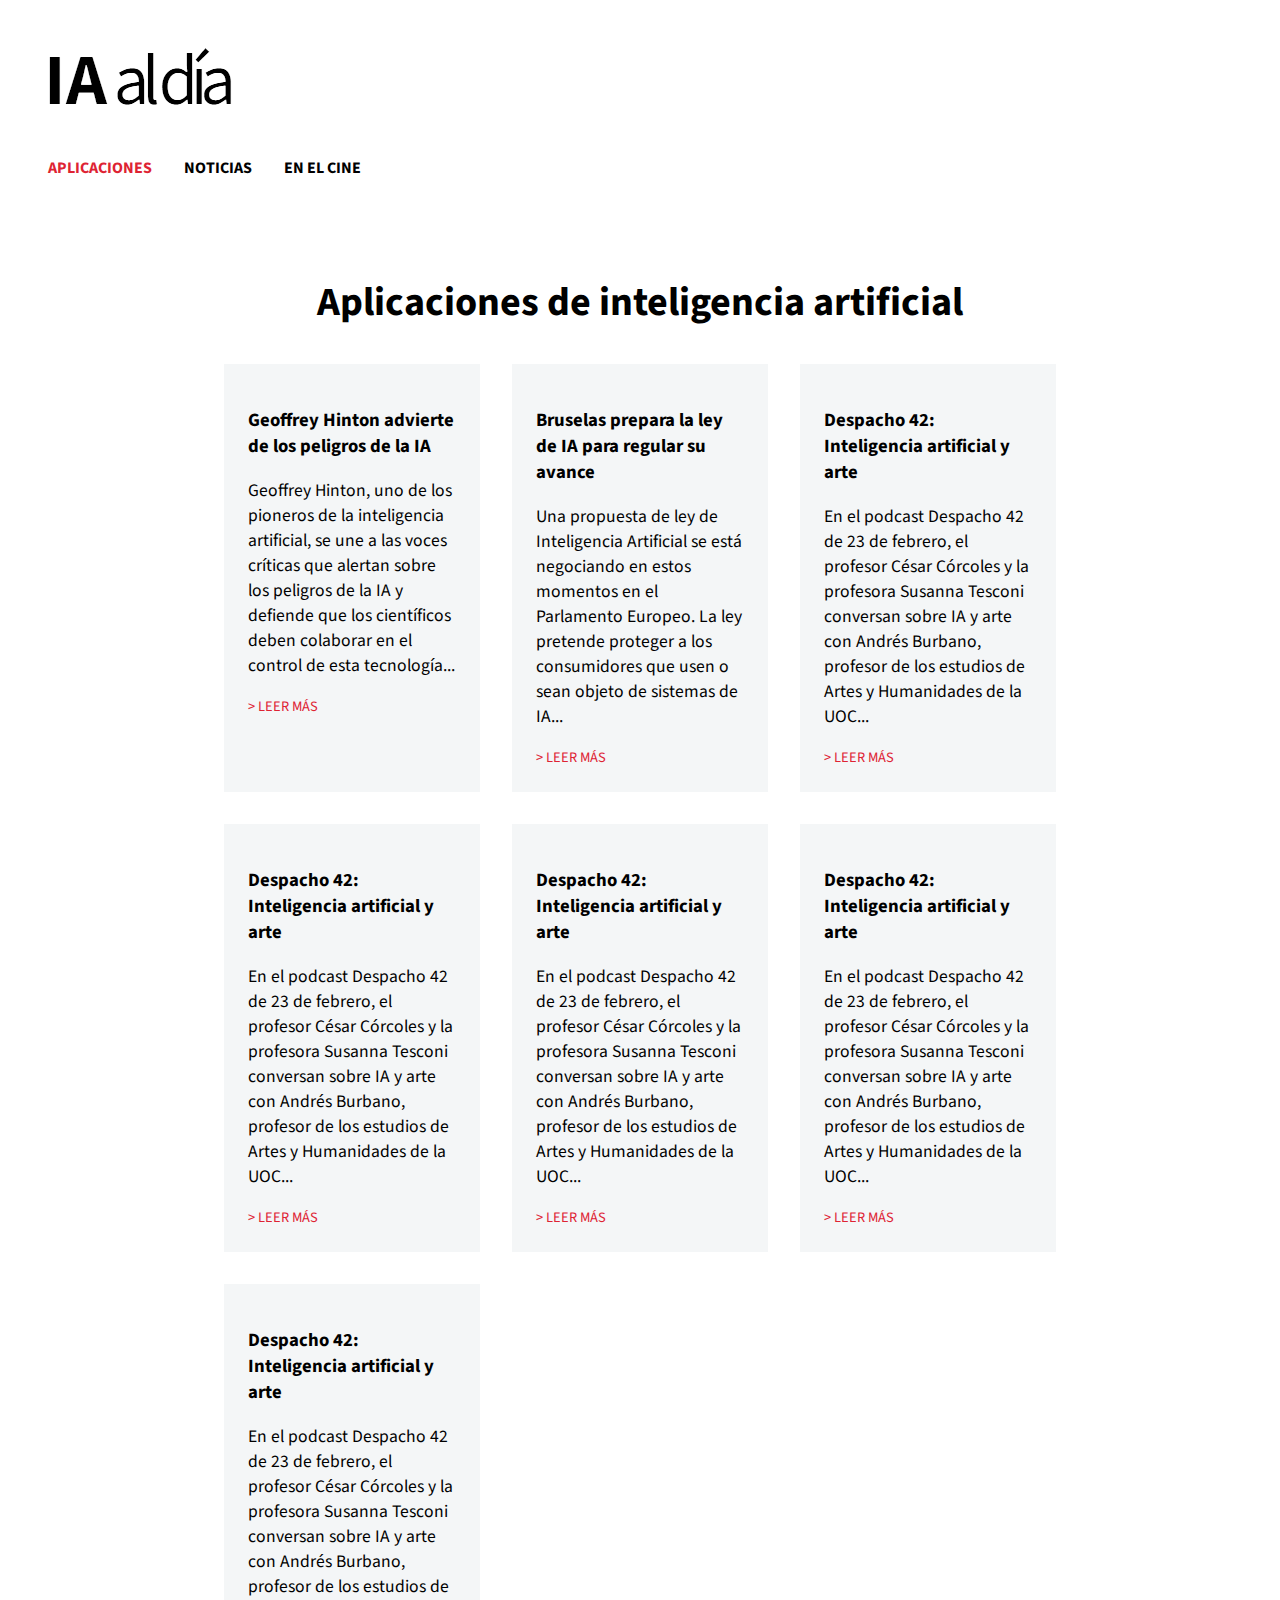
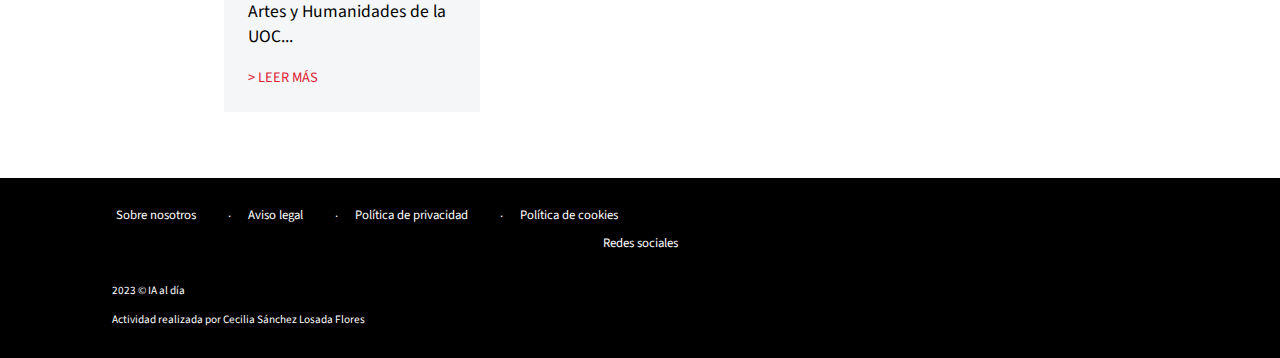
==== aplicaciones.html @ 9f068027 "[Repo]: sync local changes" ====
<!DOCTYPE html>
<html lang="es">

<head>
  <meta charset="UTF-8">
  <meta name="viewport" content="width=device-width, initial-scale=1.0">
  <!--Style sheet-->
  <link rel="stylesheet" href="./css/style.css">
  <title>Aplicaciones</title>
</head>
<header>
</header>

<!-- Menu Navigation Bar -->
<nav class="menu">
  <div>
    <a href="index.html"><img src="./img/logotipo-figma-sin-fondo.png" alt="logo-ai" id="logo"></a>
  </div>
  <div class="list-container">
    <ul class="unordered-list">
      <li><a href="./aplicaciones.html" class="on">Aplicaciones</a></li>
      <li><a href="#">Noticias</a></li>
      <li><a href="./en-el-cine.html">En el cine</a></li>
    </ul>
  </div>
</nav>
<main>
  <div class="container">
    <section>
      <h2>Aplicaciones de inteligencia artificial</h2>
        <!-- App Section -->
        <div class="apps-wrapper">
          <div class="apps-columns">
            <h3 class="apps-title">Geoffrey Hinton advierte de los peligros de la IA</h3>
            <p>
              Geoffrey Hinton, uno de los pioneros de la inteligencia artificial, se une a 
              las voces críticas que alertan sobre los peligros de la IA y defiende que 
              los científicos deben colaborar en el control de esta tecnología... 
            </p>
            <a href="" class="news-btn"> > Leer más</a>
          </div>
          <div class="apps-columns">
            <h3 class="apps-title">Bruselas prepara la ley de IA para regular su avance</h3>
            <p>
              Una propuesta de ley de Inteligencia Artificial se está negociando en 
              estos momentos en el Parlamento Europeo. La ley pretende proteger a 
              los consumidores que usen o sean objeto de sistemas de IA... 
            </p>
            <a href="#" class="news-btn"> > Leer más</a>
          </div>
          <div class="apps-columns">
            <h3 class="apps-title">Despacho 42: Inteligencia artificial y arte </h3>
            <p>
              En el podcast Despacho 42 de 23 de febrero, el profesor César 
              Córcoles y la profesora Susanna Tesconi conversan sobre IA y arte con 
              Andrés Burbano, profesor de los estudios de Artes y Humanidades de la 
              UOC... 
            </p>
            <a href="despacho-42.html" class="news-btn"> > Leer más</a>
          </div>
          <div class="apps-columns">
            <h3 class="apps-title">Despacho 42: Inteligencia artificial y arte </h3>
            <p>
              En el podcast Despacho 42 de 23 de febrero, el profesor César 
              Córcoles y la profesora Susanna Tesconi conversan sobre IA y arte con 
              Andrés Burbano, profesor de los estudios de Artes y Humanidades de la 
              UOC... 
            </p>
            <a href="despacho-42.html" class="news-btn"> > Leer más</a>
          </div>
          <div class="apps-columns">
            <h3 class="apps-title">Despacho 42: Inteligencia artificial y arte </h3>
            <p>
              En el podcast Despacho 42 de 23 de febrero, el profesor César 
              Córcoles y la profesora Susanna Tesconi conversan sobre IA y arte con 
              Andrés Burbano, profesor de los estudios de Artes y Humanidades de la 
              UOC... 
            </p>
            <a href="despacho-42.html" class="news-btn"> > Leer más</a>
          </div>
          <div class="apps-columns">
            <h3 class="apps-title">Despacho 42: Inteligencia artificial y arte </h3>
            <p>
              En el podcast Despacho 42 de 23 de febrero, el profesor César 
              Córcoles y la profesora Susanna Tesconi conversan sobre IA y arte con 
              Andrés Burbano, profesor de los estudios de Artes y Humanidades de la 
              UOC... 
            </p>
            <a href="despacho-42.html" class="news-btn"> > Leer más</a>
          </div>
          <div class="apps-columns">
            <h3 class="apps-title">Despacho 42: Inteligencia artificial y arte </h3>
            <p>
              En el podcast Despacho 42 de 23 de febrero, el profesor César 
              Córcoles y la profesora Susanna Tesconi conversan sobre IA y arte con 
              Andrés Burbano, profesor de los estudios de Artes y Humanidades de la 
              UOC... 
            </p>
            <a href="despacho-42.html" class="news-btn"> > Leer más</a>
          </div>
        </div>
    </section>
     <!-- AI News Section -->
    <!-- <section>
      <h2>Al día</h2>
      <div class="wrapper">
        <div class="news-columns">
          <img src="./img/n-geoffrey-hinton-thumbnail.jpg" alt="Robot con cuerpo de humano sentado en una silla" class="news-img">
          <p>02-05-2023</p>
          <h3 class="news-title">Geoffrey Hinton advierte de los peligros de la IA</h3>
          <p>
            Geoffrey Hinton, uno de los pioneros de la inteligencia artificial, se une a 
            las voces críticas que alertan sobre los peligros de la IA y defiende que 
            los científicos deben colaborar en el control de esta tecnología... 
          </p>
          <a href="" class="news-btn"> > Leer más</a>
        </div>
        <div class="news-columns">
          <img src="./img/n-ue-ia-thumbnail.jpg" alt="Parlamento Europeo" class="news-img">
          <p>20-04-2023</p>
          <h3 class="news-title">Bruselas prepara la ley de IA para regular su avance</h3>
          <p>
            Una propuesta de ley de Inteligencia Artificial se está negociando en 
            estos momentos en el Parlamento Europeo. La ley pretende proteger a 
            los consumidores que usen o sean objeto de sistemas de IA... 
          </p>
          <a href="#" class="news-btn"> > Leer más</a>
        </div>
        <div class="news-columns">
          <img src="./img/n-despacho42-250x250.jpg" alt="Coral de colores vivos" class="news-img">
          <p>23-02-2023</p>
          <h3 class="news-title">Despacho 42: Inteligencia artificial y arte </h3>
          <p>
            En el podcast Despacho 42 de 23 de febrero, el profesor César 
            Córcoles y la profesora Susanna Tesconi conversan sobre IA y arte con 
            Andrés Burbano, profesor de los estudios de Artes y Humanidades de la 
            UOC... 
          </p>
          <a href="despacho-42.html" class="news-btn"> > Leer más</a>
        </div>
      </div>
    </section> -->
  </div>
</main>
 <!-- Footer Section -->
 <footer>
  <div class="footer-container">
    <div>
      <ul class="footer-list">
        <li><a href="#">Sobre nosotros</a></li>
        <li class="bullets"><a href="#">Aviso legal</a></li>
        <li class="bullets"><a href="#">Política de privacidad</a></li>
        <li class="bullets"><a href="#">Política de cookies</a></li>
      </ul>
    </div>
    <div>Redes sociales</div>
    <div class="student-name">
      <p>2023 © IA al día</p>
      <p>Actividad realizada por Cecilia Sánchez Losada Flores</p>
    </div>
  </div>
</footer>

<body>

</body>

</html>
---- css/style.css ----
@import url('https://fonts.googleapis.com/css2?family=Source+Sans+3:ital,wght@0,400;0,700;1,400;1,700&display=swap');

/* apply your custom font to anything you like */
html {
  font-family: 'Source Sans 3', sans-serif;
}

* {
  /* To use the alternative box model for all of your elements */
  box-sizing: border-box;
}

body {
  min-height: 100vh;
  /* max-width: 95vw; */
  display: grid;
  grid-gap: 1em;
  margin: 0; /* This solves footer margin issue */
  grid: 'header' auto 'nav' auto 'main' 1fr 'footer' auto / 1fr;
}

@media (min-width: 1240px) {
  .container {
    width: 65vw;
    margin-left: auto;
    margin-right: auto;
    margin-bottom: 70px;
    margin-top: 50px;
    margin-bottom: 50px;
  }
}

@media (max-width: 767px){
  .container {
    width: 100vw;
    padding: 24px 14px;
    margin: 24px 0;
  }
}

@media (min-width: 768px) and (max-width: 1239px){
  .container {
    width: 100vw;
    padding: 24px 62px;
    margin: 24px 0;
  }
}

header {
  grid-area: header;
}

nav {
  grid-area: nav;
}

main {
  grid-area: main;
}

footer {
  grid-area: footer;
}


/* Main structure */

/* Navigaction Bar */

.menu {
  /* max-height: 445px; */
  min-height: 192px;
}

@media (max-width: 1239px) {
  .menu {
    justify-self: center;
  }
}
.unordered-list {
  padding: 0px;
  text-transform: uppercase;
  list-style-type: none;
}

@media (min-width: 1240px) {
  .unordered-list {
    display: flex;
  }
}

@media (max-width: 1239px) {
  .unordered-list{
    text-align: center;
  }
}

.list-container {
  margin: 0 2rem;
}

.unordered-list > li {
  margin: 0 1rem;
  list-style: none;
}

.unordered-list > li > a {
  color: black;
  text-decoration: none;
  font-weight: bold;
}

.unordered-list > li > a:active{
  color: rgb(222,35,51);
}

.unordered-list > li > a.on { 
  color: rgb(222,35,51)
}

.unordered-list > li > a:hover {
  color: rgba(0,0,0,0.5);
}

/* Main content */

h2 {
  font-size: 2.5em;
  text-align: center;
}

#banner {
  display: flex;
  justify-content: center;
  height: 20rem;
  background-image: url('../img/bg-hero-home.jpg');
  background-size: cover;
}

#bannerText {
  color: white;
  text-align: center;
  align-self: center;
  font-weight: normal;
}

@media (min-width: 1240px) {
  #bannerText {
    font-size: 4em;
    margin: 10rem;
  }
}

@media (max-width: 767px) {
  #banner {
    background-image: url('../img/bg-hero-home-m.jpg');
    background-size: cover;
  }; 

  #bannerText {
    font-size: 1.5em;
    margin: 4rem;
  }
}

@media (min-width: 768px) and (max-width: 1239px) {
  #bannerText {
    font-size: 2.8em;
    margin: 6rem;
  }
}

.presentation-text {
  font-size: 1.8em;
}

@media (min-width: 768px) and (max-width: 1239px) {
  .presentation-text {
    font-size: 1.3em;
  }
}

@media (max-width: 767px) {
  .presentation-text {
    font-size: 1.1em;
  }
}

.wrapper {
  display: grid;
  grid-template-columns: repeat(3, 1fr);
  grid-gap: 10px;
  grid-auto-rows: minmax(100px, auto);
}

.news-columns {
  grid-column: 0.8;
}


@media (max-width: 767px) {
  .wrapper {
    grid-template-columns: repeat(1, 1fr);
    margin: 0 24px;
  }
}

.news-img {
  width: 100%;
}

.news-title {
  color: rgb(222,35,51);
  font-size: 1.6em;
}

.news-title:hover, .news-btn:hover {
  color: rgb(0, 0, 0);
}

.news-btn {
  text-transform: uppercase;
  color: rgb(222,35,51);
  font-size: 0.9em;
  text-decoration: none;
}

p {
  font-size: 1.1em;
}


/* APPS PAGE */

.apps-wrapper {
  display: grid;
  grid-template-columns: repeat(3, 1fr);
  grid-gap: 32px;
  grid-auto-rows: minmax(100px, auto);
}

@media (max-width: 767px) {
  .apps-wrapper {
    grid-template-columns: repeat(1, 1fr);
  }
}

@media (min-width: 768px) and (max-width: 1024px) {
  .apps-wrapper {
    grid-template-columns: repeat(2, 1fr);
  }
}

.apps-columns {
  background-color: rgb(244, 246, 247);
  padding: 24px;
}


/* Footer */

footer {
  background-color: #000;
  color: white;
  font-size: 0.8em;
  text-align: center;
}

.footer-list{
  list-style-type: none;
  padding: 0;
}

@media (min-width: 1240px) {

  .footer-container {
    margin: 28px 5rem;
  }
  
  .footer-list {
    margin: 0;
    padding: 0;
    display: flex;
  }

  .footer-list > li {
    margin: 0 1rem;
    color: #fff;
    position: relative;
    padding-left: 20px;
    margin-bottom: 10px
  }

  .footer-list > li.bullets:before {
    position: absolute;
    top: 0;
    left: 0;
    font-family: FontAwesome;
    content: "\2e";
    color: #fff;
  }

  .student-name {
    text-align: left;
  }
}

.footer-list > li > a {
  color: white;
  text-decoration: none;
}

.footer-list > li > a:hover {
  color: rgb(222,35,51);
  text-decoration: none;
}

.student-name {
  color: #fff;
  margin: 30px 2rem;
  font-size: 0.8em;
}
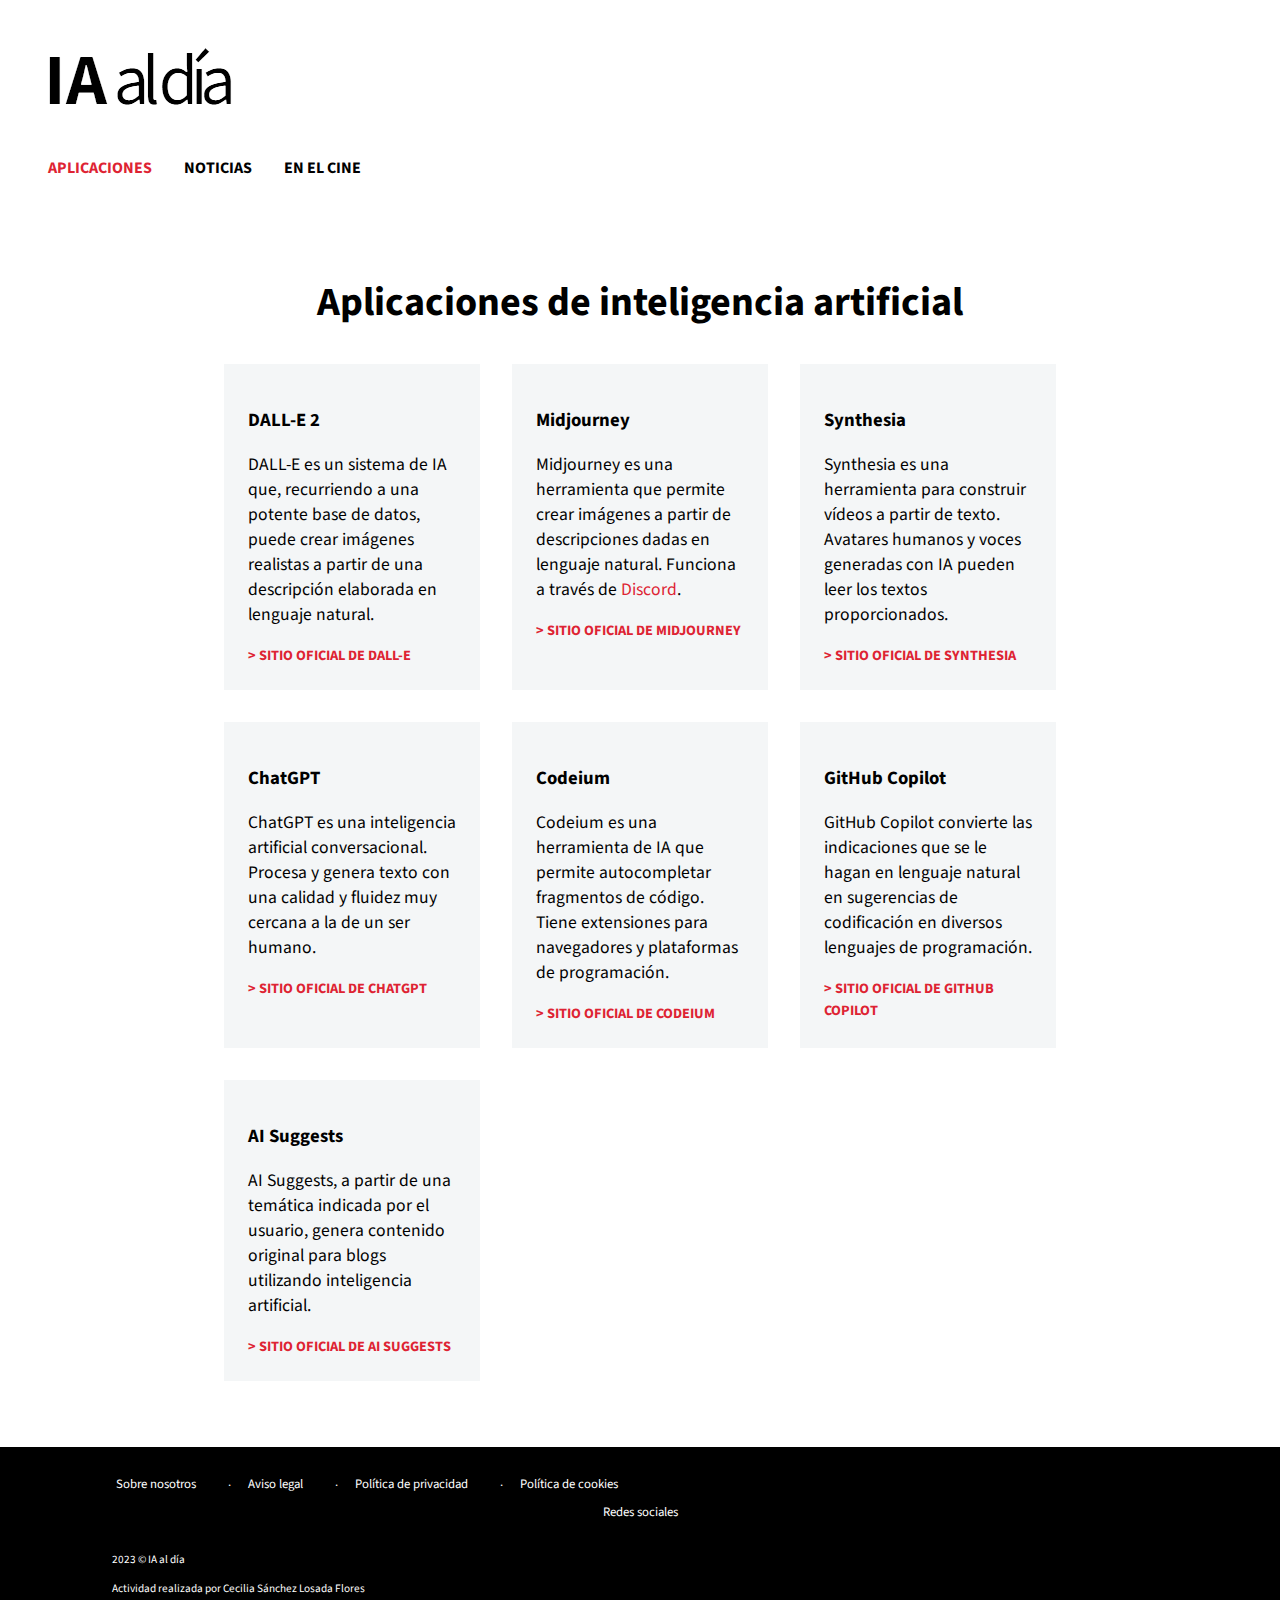
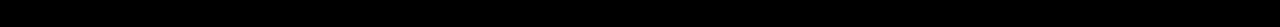
==== commit 4b82d668: "[Fix]: content updates and some styles" ====
--- a/aplicaciones.html
+++ b/aplicaciones.html
@@ -31,72 +31,64 @@
         <!-- App Section -->
         <div class="apps-wrapper">
           <div class="apps-columns">
-            <h3 class="apps-title">Geoffrey Hinton advierte de los peligros de la IA</h3>
+            <h3 class="apps-title">DALL-E 2</h3>
             <p>
-              Geoffrey Hinton, uno de los pioneros de la inteligencia artificial, se une a 
-              las voces críticas que alertan sobre los peligros de la IA y defiende que 
-              los científicos deben colaborar en el control de esta tecnología... 
+              DALL-E es un sistema de IA que, recurriendo a una potente base de 
+              datos, puede crear imágenes realistas a partir de una descripción 
+              elaborada en lenguaje natural.
             </p>
-            <a href="" class="news-btn"> > Leer más</a>
+            <a href="https://openai.com/product/dall-e-2" class="news-btn"> > Sitio oficial de DALL-E</a>
           </div>
           <div class="apps-columns">
-            <h3 class="apps-title">Bruselas prepara la ley de IA para regular su avance</h3>
+            <h3 class="apps-title">Midjourney</h3>
             <p>
-              Una propuesta de ley de Inteligencia Artificial se está negociando en 
-              estos momentos en el Parlamento Europeo. La ley pretende proteger a 
-              los consumidores que usen o sean objeto de sistemas de IA... 
+              Midjourney es una herramienta que permite crear imágenes a partir de 
+              descripciones dadas en lenguaje natural. Funciona a través de <span><a href="https://discord.com" class="text-highlight">Discord</a></span>.
             </p>
-            <a href="#" class="news-btn"> > Leer más</a>
+            <a href="https://www.midjourney.com/home/" class="news-btn"> > Sitio oficial de Midjourney</a>
           </div>
           <div class="apps-columns">
-            <h3 class="apps-title">Despacho 42: Inteligencia artificial y arte </h3>
+            <h3 class="apps-title">Synthesia</h3>
             <p>
-              En el podcast Despacho 42 de 23 de febrero, el profesor César 
-              Córcoles y la profesora Susanna Tesconi conversan sobre IA y arte con 
-              Andrés Burbano, profesor de los estudios de Artes y Humanidades de la 
-              UOC... 
+              Synthesia es una herramienta para construir vídeos a partir de texto. 
+              Avatares humanos y voces generadas con IA pueden leer los textos 
+              proporcionados. 
             </p>
-            <a href="despacho-42.html" class="news-btn"> > Leer más</a>
+            <a href="https://www.synthesia.io/" class="news-btn"> > Sitio oficial de Synthesia</a>
           </div>
           <div class="apps-columns">
-            <h3 class="apps-title">Despacho 42: Inteligencia artificial y arte </h3>
+            <h3 class="apps-title">ChatGPT</h3>
             <p>
-              En el podcast Despacho 42 de 23 de febrero, el profesor César 
-              Córcoles y la profesora Susanna Tesconi conversan sobre IA y arte con 
-              Andrés Burbano, profesor de los estudios de Artes y Humanidades de la 
-              UOC... 
+              ChatGPT es una inteligencia artificial conversacional. Procesa y genera 
+              texto con una calidad y fluidez muy cercana a la de un ser humano. 
             </p>
-            <a href="despacho-42.html" class="news-btn"> > Leer más</a>
+            <a href="https://chat.openai.com/" class="news-btn"> > Sitio oficial de ChatGPT</a>
           </div>
           <div class="apps-columns">
-            <h3 class="apps-title">Despacho 42: Inteligencia artificial y arte </h3>
+            <h3 class="apps-title">Codeium</h3>
             <p>
-              En el podcast Despacho 42 de 23 de febrero, el profesor César 
-              Córcoles y la profesora Susanna Tesconi conversan sobre IA y arte con 
-              Andrés Burbano, profesor de los estudios de Artes y Humanidades de la 
-              UOC... 
+              Codeium es una herramienta de IA que permite autocompletar 
+              fragmentos de código. Tiene extensiones para navegadores y 
+              plataformas de programación.  
             </p>
-            <a href="despacho-42.html" class="news-btn"> > Leer más</a>
+            <a href="https://codeium.com/" class="news-btn"> > Sitio oficial de Codeium</a>
           </div>
           <div class="apps-columns">
-            <h3 class="apps-title">Despacho 42: Inteligencia artificial y arte </h3>
+            <h3 class="apps-title">GitHub Copilot</h3>
             <p>
-              En el podcast Despacho 42 de 23 de febrero, el profesor César 
-              Córcoles y la profesora Susanna Tesconi conversan sobre IA y arte con 
-              Andrés Burbano, profesor de los estudios de Artes y Humanidades de la 
-              UOC... 
+              GitHub Copilot convierte las indicaciones que se le hagan en lenguaje 
+              natural en sugerencias de codificación en diversos lenguajes de 
+              programación.
             </p>
-            <a href="despacho-42.html" class="news-btn"> > Leer más</a>
+            <a href="https://github.com/features/copilot" class="news-btn"> > Sitio oficial de GitHub Copilot</a>
           </div>
           <div class="apps-columns">
-            <h3 class="apps-title">Despacho 42: Inteligencia artificial y arte </h3>
+            <h3 class="apps-title">AI Suggests</h3>
             <p>
-              En el podcast Despacho 42 de 23 de febrero, el profesor César 
-              Córcoles y la profesora Susanna Tesconi conversan sobre IA y arte con 
-              Andrés Burbano, profesor de los estudios de Artes y Humanidades de la 
-              UOC... 
+              AI Suggests, a partir de una temática indicada por el usuario, genera 
+              contenido original para blogs utilizando inteligencia artificial.  
             </p>
-            <a href="despacho-42.html" class="news-btn"> > Leer más</a>
+            <a href="https://ai-suggests.com/" class="news-btn"> > Sitio oficial de AI Suggests</a>
           </div>
         </div>
     </section>
--- a/css/style.css
+++ b/css/style.css
@@ -214,7 +214,7 @@
   font-size: 1.6em;
 }
 
-.news-title:hover, .news-btn:hover {
+.news-title:hover, .news-btn:hover, .text-highlight:hover {
   color: rgb(0, 0, 0);
 }
 
@@ -223,6 +223,7 @@
   color: rgb(222,35,51);
   font-size: 0.9em;
   text-decoration: none;
+  font-weight: bold;
 }
 
 p {
@@ -256,6 +257,10 @@
   padding: 24px;
 }
 
+.text-highlight {
+  color:  rgb(222,35,51);
+  text-decoration: none;
+}
 
 /* Footer */
 
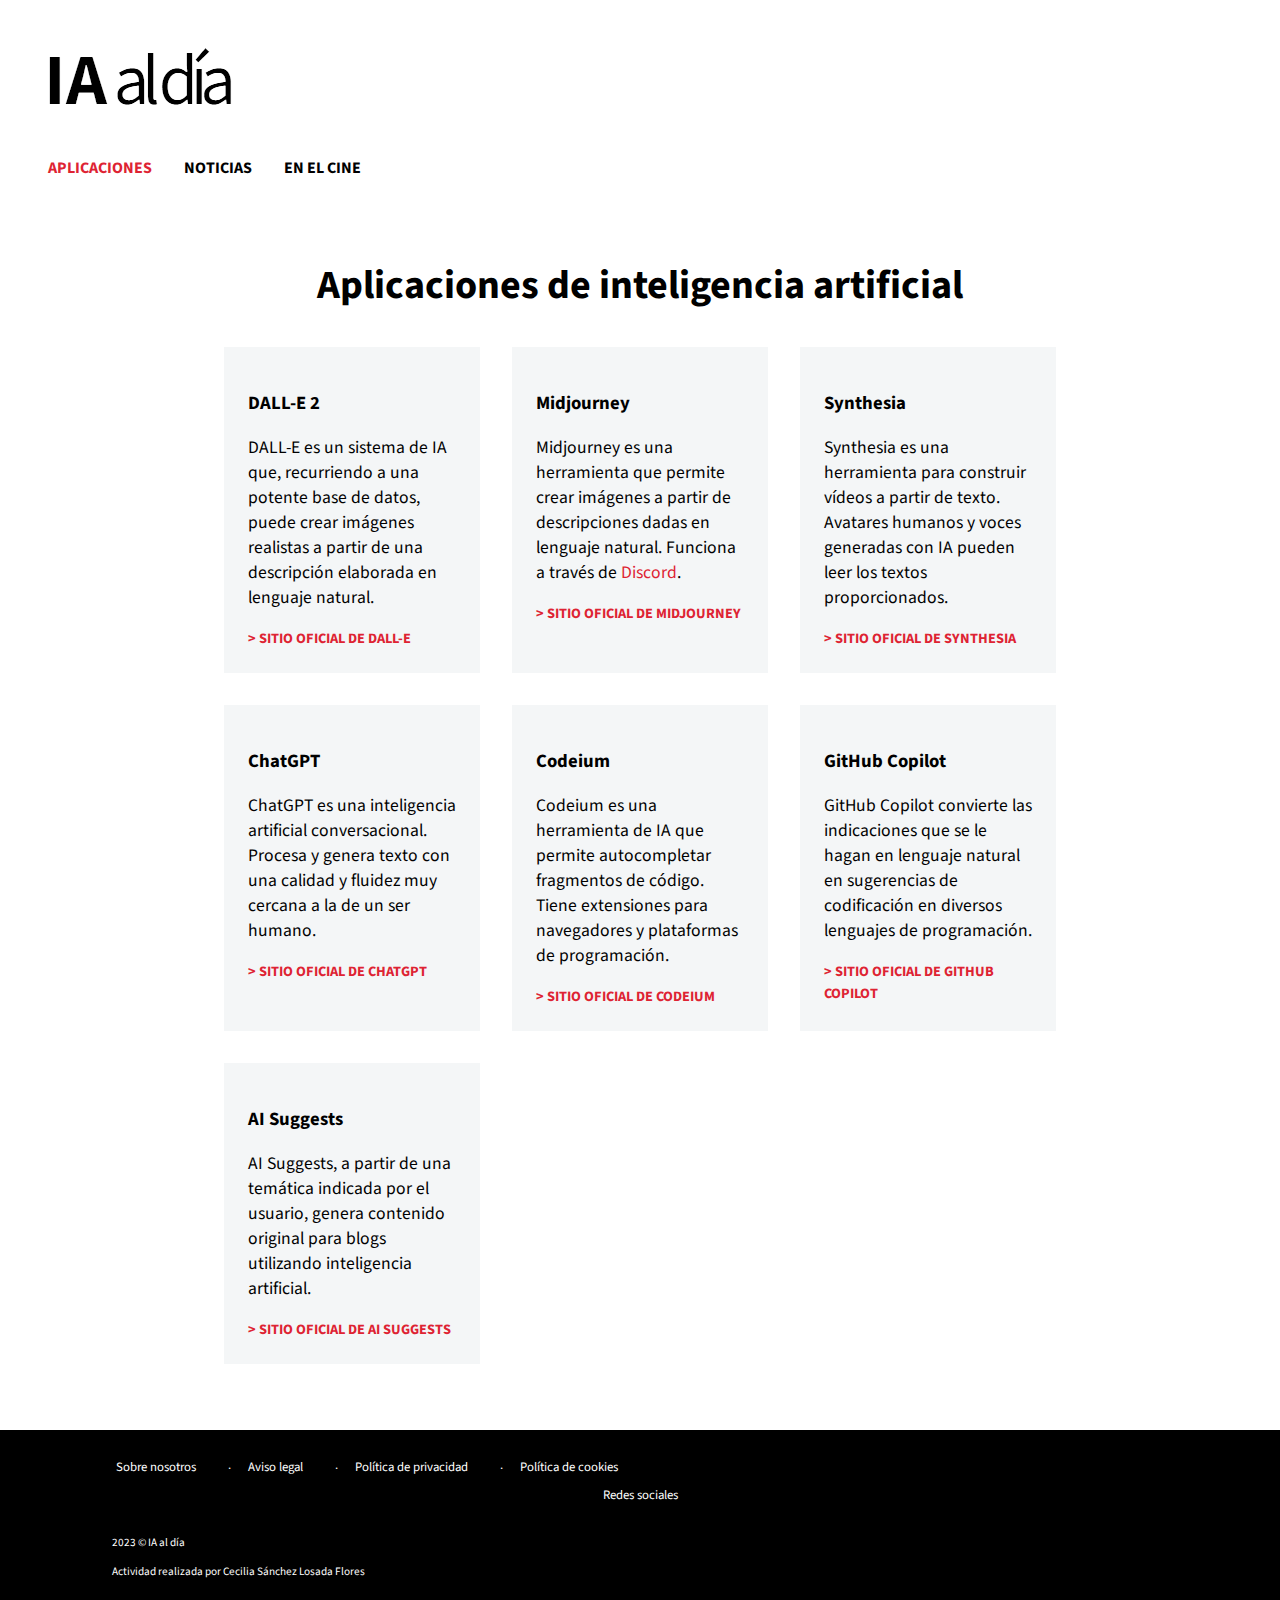
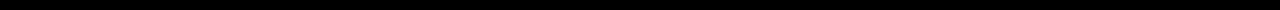
==== commit 37ce6ff0: "[Structure]: Films page & some styles" ====
--- a/aplicaciones.html
+++ b/aplicaciones.html
@@ -92,46 +92,6 @@
           </div>
         </div>
     </section>
-     <!-- AI News Section -->
-    <!-- <section>
-      <h2>Al día</h2>
-      <div class="wrapper">
-        <div class="news-columns">
-          <img src="./img/n-geoffrey-hinton-thumbnail.jpg" alt="Robot con cuerpo de humano sentado en una silla" class="news-img">
-          <p>02-05-2023</p>
-          <h3 class="news-title">Geoffrey Hinton advierte de los peligros de la IA</h3>
-          <p>
-            Geoffrey Hinton, uno de los pioneros de la inteligencia artificial, se une a 
-            las voces críticas que alertan sobre los peligros de la IA y defiende que 
-            los científicos deben colaborar en el control de esta tecnología... 
-          </p>
-          <a href="" class="news-btn"> > Leer más</a>
-        </div>
-        <div class="news-columns">
-          <img src="./img/n-ue-ia-thumbnail.jpg" alt="Parlamento Europeo" class="news-img">
-          <p>20-04-2023</p>
-          <h3 class="news-title">Bruselas prepara la ley de IA para regular su avance</h3>
-          <p>
-            Una propuesta de ley de Inteligencia Artificial se está negociando en 
-            estos momentos en el Parlamento Europeo. La ley pretende proteger a 
-            los consumidores que usen o sean objeto de sistemas de IA... 
-          </p>
-          <a href="#" class="news-btn"> > Leer más</a>
-        </div>
-        <div class="news-columns">
-          <img src="./img/n-despacho42-250x250.jpg" alt="Coral de colores vivos" class="news-img">
-          <p>23-02-2023</p>
-          <h3 class="news-title">Despacho 42: Inteligencia artificial y arte </h3>
-          <p>
-            En el podcast Despacho 42 de 23 de febrero, el profesor César 
-            Córcoles y la profesora Susanna Tesconi conversan sobre IA y arte con 
-            Andrés Burbano, profesor de los estudios de Artes y Humanidades de la 
-            UOC... 
-          </p>
-          <a href="despacho-42.html" class="news-btn"> > Leer más</a>
-        </div>
-      </div>
-    </section> -->
   </div>
 </main>
  <!-- Footer Section -->
--- a/css/style.css
+++ b/css/style.css
@@ -25,7 +25,7 @@
     margin-left: auto;
     margin-right: auto;
     margin-bottom: 70px;
-    margin-top: 50px;
+    /* margin-top: 50px; */
     margin-bottom: 50px;
   }
 }
@@ -127,6 +127,13 @@
 h2 {
   font-size: 2.5em;
   text-align: center;
+}
+
+@media (max-width: 767px) {
+  h2 {
+    font-size: 1.8em;
+    text-align: center;
+  }
 }
 
 #banner {
@@ -260,6 +267,36 @@
 .text-highlight {
   color:  rgb(222,35,51);
   text-decoration: none;
+}
+
+/* Films page */
+
+.video-wrapper {
+  display: grid;
+  grid-template-columns: repeat(2, 1fr);
+  grid-gap: 32px;
+  grid-auto-rows: minmax(27rem, auto);
+}
+
+@media (max-width: 1023px) {
+  .video-wrapper {
+    grid-template-columns: repeat(1, 1fr);
+  }
+}
+
+.video {
+  margin: 0;
+  height: 20rem;
+}
+
+iframe {
+  display: block; /* Avoid space between figura & figcaption */
+}
+
+figcaption {
+  background-color: rgb(244, 246, 247);
+  font-size: 0.8em;
+  padding: 24px 16px;
 }
 
 /* Footer */
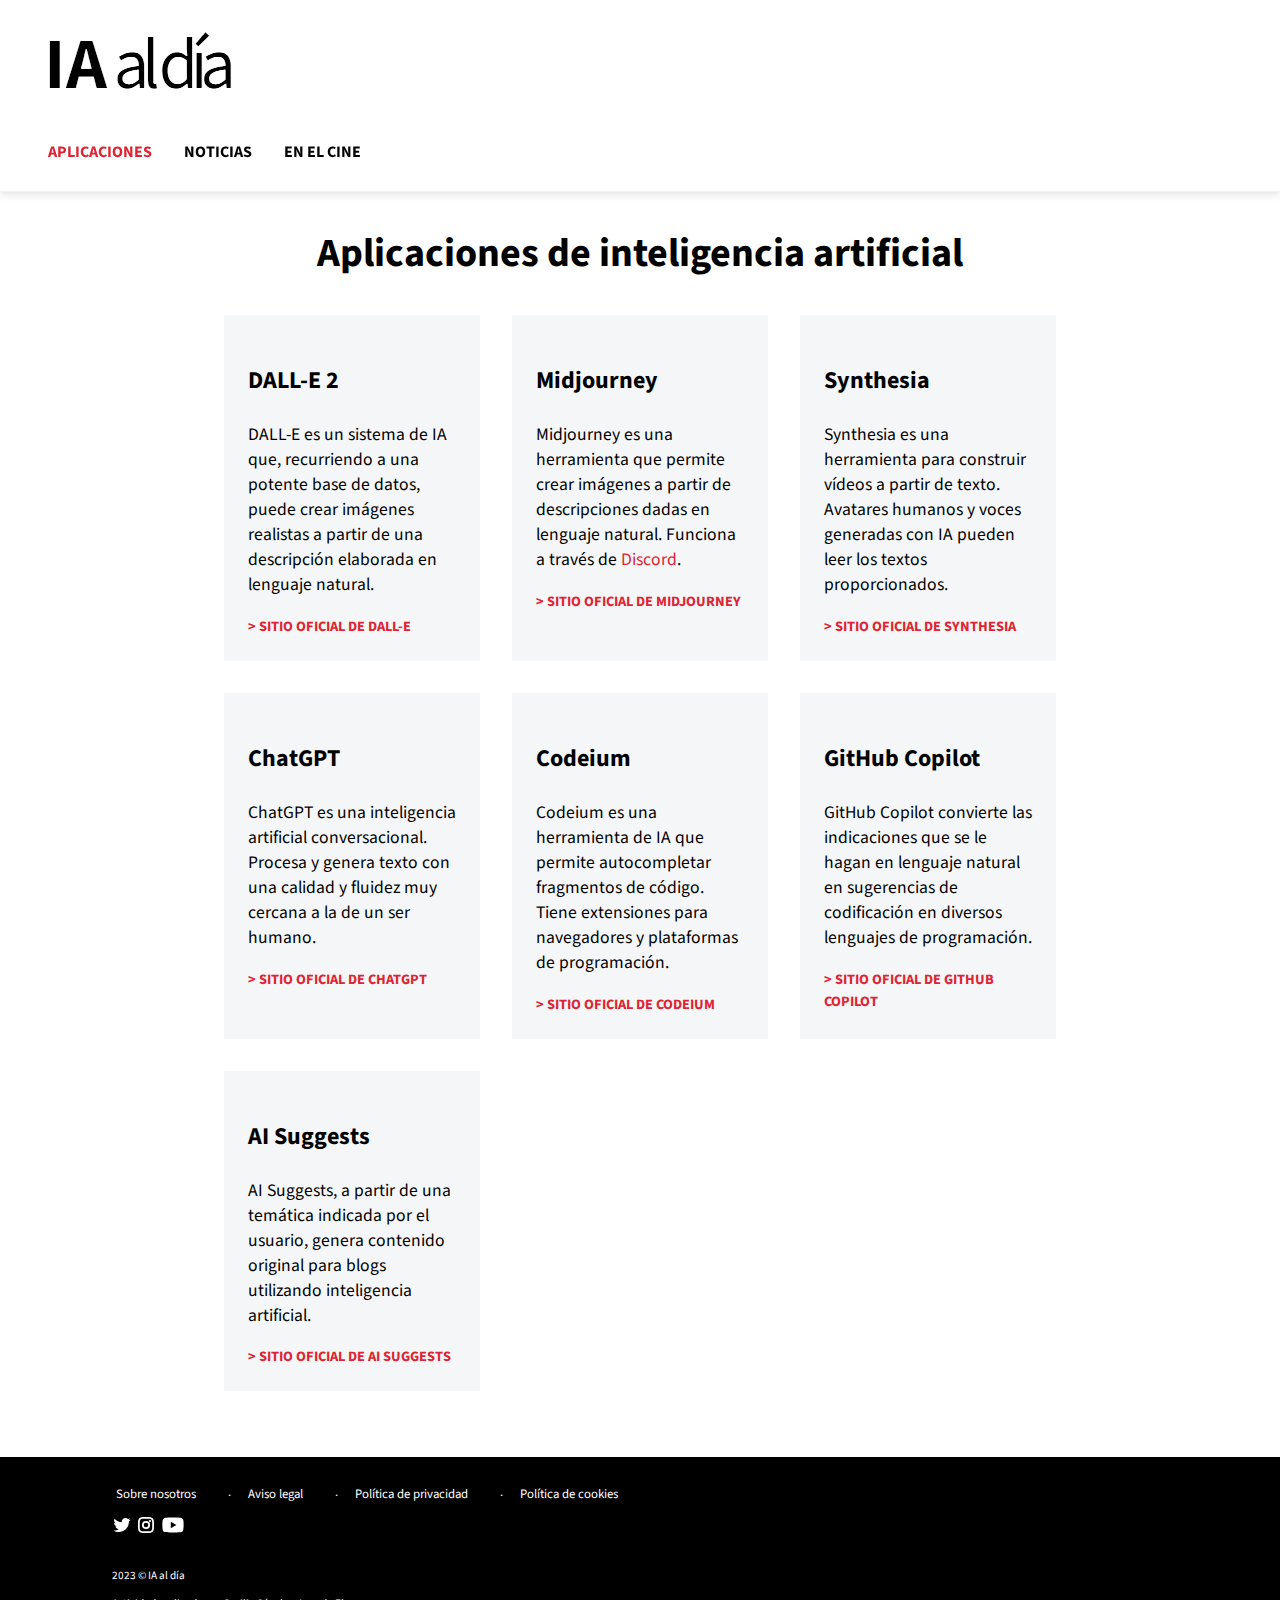
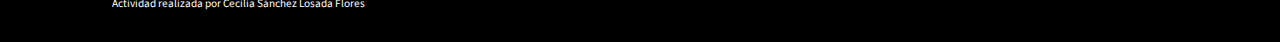
==== commit 91ce5daa: "[Fix]: social media icons" ====
--- a/aplicaciones.html
+++ b/aplicaciones.html
@@ -8,113 +8,119 @@
   <link rel="stylesheet" href="./css/style.css">
   <title>Aplicaciones</title>
 </head>
-<header>
-</header>
-
-<!-- Menu Navigation Bar -->
-<nav class="menu">
-  <div>
-    <a href="index.html"><img src="./img/logotipo-figma-sin-fondo.png" alt="logo-ai" id="logo"></a>
-  </div>
-  <div class="list-container">
-    <ul class="unordered-list">
-      <li><a href="./aplicaciones.html" class="on">Aplicaciones</a></li>
-      <li><a href="#">Noticias</a></li>
-      <li><a href="./en-el-cine.html">En el cine</a></li>
-    </ul>
-  </div>
-</nav>
-<main>
-  <div class="container">
-    <section>
-      <h2>Aplicaciones de inteligencia artificial</h2>
-        <!-- App Section -->
-        <div class="apps-wrapper">
-          <div class="apps-columns">
-            <h3 class="apps-title">DALL-E 2</h3>
-            <p>
-              DALL-E es un sistema de IA que, recurriendo a una potente base de 
-              datos, puede crear imágenes realistas a partir de una descripción 
-              elaborada en lenguaje natural.
-            </p>
-            <a href="https://openai.com/product/dall-e-2" class="news-btn"> > Sitio oficial de DALL-E</a>
-          </div>
-          <div class="apps-columns">
-            <h3 class="apps-title">Midjourney</h3>
-            <p>
-              Midjourney es una herramienta que permite crear imágenes a partir de 
-              descripciones dadas en lenguaje natural. Funciona a través de <span><a href="https://discord.com" class="text-highlight">Discord</a></span>.
-            </p>
-            <a href="https://www.midjourney.com/home/" class="news-btn"> > Sitio oficial de Midjourney</a>
-          </div>
-          <div class="apps-columns">
-            <h3 class="apps-title">Synthesia</h3>
-            <p>
-              Synthesia es una herramienta para construir vídeos a partir de texto. 
-              Avatares humanos y voces generadas con IA pueden leer los textos 
-              proporcionados. 
-            </p>
-            <a href="https://www.synthesia.io/" class="news-btn"> > Sitio oficial de Synthesia</a>
-          </div>
-          <div class="apps-columns">
-            <h3 class="apps-title">ChatGPT</h3>
-            <p>
-              ChatGPT es una inteligencia artificial conversacional. Procesa y genera 
-              texto con una calidad y fluidez muy cercana a la de un ser humano. 
-            </p>
-            <a href="https://chat.openai.com/" class="news-btn"> > Sitio oficial de ChatGPT</a>
-          </div>
-          <div class="apps-columns">
-            <h3 class="apps-title">Codeium</h3>
-            <p>
-              Codeium es una herramienta de IA que permite autocompletar 
-              fragmentos de código. Tiene extensiones para navegadores y 
-              plataformas de programación.  
-            </p>
-            <a href="https://codeium.com/" class="news-btn"> > Sitio oficial de Codeium</a>
-          </div>
-          <div class="apps-columns">
-            <h3 class="apps-title">GitHub Copilot</h3>
-            <p>
-              GitHub Copilot convierte las indicaciones que se le hagan en lenguaje 
-              natural en sugerencias de codificación en diversos lenguajes de 
-              programación.
-            </p>
-            <a href="https://github.com/features/copilot" class="news-btn"> > Sitio oficial de GitHub Copilot</a>
-          </div>
-          <div class="apps-columns">
-            <h3 class="apps-title">AI Suggests</h3>
-            <p>
-              AI Suggests, a partir de una temática indicada por el usuario, genera 
-              contenido original para blogs utilizando inteligencia artificial.  
-            </p>
-            <a href="https://ai-suggests.com/" class="news-btn"> > Sitio oficial de AI Suggests</a>
-          </div>
-        </div>
-    </section>
-  </div>
-</main>
- <!-- Footer Section -->
- <footer>
-  <div class="footer-container">
+<body>
+  <header>
+  </header>
+  <!-- Menu Navigation Bar -->
+  <nav class="menu">
     <div>
-      <ul class="footer-list">
-        <li><a href="#">Sobre nosotros</a></li>
-        <li class="bullets"><a href="#">Aviso legal</a></li>
-        <li class="bullets"><a href="#">Política de privacidad</a></li>
-        <li class="bullets"><a href="#">Política de cookies</a></li>
+      <a href="index.html"><img src="./img/logotipo-figma-sin-fondo.png" alt="logo-ai" id="logo"></a>
+    </div>
+    <div class="list-container">
+      <ul class="unordered-list">
+        <li><a href="./aplicaciones.html" class="on">Aplicaciones</a></li>
+        <li><a href="#">Noticias</a></li>
+        <li><a href="./en-el-cine.html">En el cine</a></li>
       </ul>
     </div>
-    <div>Redes sociales</div>
-    <div class="student-name">
-      <p>2023 © IA al día</p>
-      <p>Actividad realizada por Cecilia Sánchez Losada Flores</p>
+  </nav>
+  <main>
+    <div class="container">
+      <section>
+        <h2>Aplicaciones de inteligencia artificial</h2>
+          <!-- App Section -->
+          <div class="apps-wrapper">
+            <div class="apps-columns">
+              <h3 class="apps-title">DALL-E 2</h3>
+              <p>
+                DALL-E es un sistema de IA que, recurriendo a una potente base de 
+                datos, puede crear imágenes realistas a partir de una descripción 
+                elaborada en lenguaje natural.
+              </p>
+              <a href="https://openai.com/product/dall-e-2" class="news-btn"> > Sitio oficial de DALL-E</a>
+            </div>
+            <div class="apps-columns">
+              <h3 class="apps-title">Midjourney</h3>
+              <p>
+                Midjourney es una herramienta que permite crear imágenes a partir de 
+                descripciones dadas en lenguaje natural. Funciona a través de <span><a href="https://discord.com" class="text-highlight">Discord</a></span>.
+              </p>
+              <a href="https://www.midjourney.com/home/" class="news-btn"> > Sitio oficial de Midjourney</a>
+            </div>
+            <div class="apps-columns">
+              <h3 class="apps-title">Synthesia</h3>
+              <p>
+                Synthesia es una herramienta para construir vídeos a partir de texto. 
+                Avatares humanos y voces generadas con IA pueden leer los textos 
+                proporcionados. 
+              </p>
+              <a href="https://www.synthesia.io/" class="news-btn"> > Sitio oficial de Synthesia</a>
+            </div>
+            <div class="apps-columns">
+              <h3 class="apps-title">ChatGPT</h3>
+              <p>
+                ChatGPT es una inteligencia artificial conversacional. Procesa y genera 
+                texto con una calidad y fluidez muy cercana a la de un ser humano. 
+              </p>
+              <a href="https://chat.openai.com/" class="news-btn"> > Sitio oficial de ChatGPT</a>
+            </div>
+            <div class="apps-columns">
+              <h3 class="apps-title">Codeium</h3>
+              <p>
+                Codeium es una herramienta de IA que permite autocompletar 
+                fragmentos de código. Tiene extensiones para navegadores y 
+                plataformas de programación.  
+              </p>
+              <a href="https://codeium.com/" class="news-btn"> > Sitio oficial de Codeium</a>
+            </div>
+            <div class="apps-columns">
+              <h3 class="apps-title">GitHub Copilot</h3>
+              <p>
+                GitHub Copilot convierte las indicaciones que se le hagan en lenguaje 
+                natural en sugerencias de codificación en diversos lenguajes de 
+                programación.
+              </p>
+              <a href="https://github.com/features/copilot" class="news-btn"> > Sitio oficial de GitHub Copilot</a>
+            </div>
+            <div class="apps-columns">
+              <h3 class="apps-title">AI Suggests</h3>
+              <p>
+                AI Suggests, a partir de una temática indicada por el usuario, genera 
+                contenido original para blogs utilizando inteligencia artificial.  
+              </p>
+              <a href="https://ai-suggests.com/" class="news-btn"> > Sitio oficial de AI Suggests</a>
+            </div>
+          </div>
+      </section>
     </div>
-  </div>
-</footer>
-
-<body>
-
+  </main>
+   <!-- Footer Section -->
+   <footer>
+    <div class="footer-container">
+      <div>
+        <ul class="footer-list">
+          <li><a href="#">Sobre nosotros</a></li>
+          <li class="bullets"><a href="#">Aviso legal</a></li>
+          <li class="bullets"><a href="#">Política de privacidad</a></li>
+          <li class="bullets"><a href="#">Política de cookies</a></li>
+        </ul>
+      </div>
+      <div class="social-media">
+        <svg xmlns="http://www.w3.org/2000/svg" width="24" height="24" fill="#fff">
+          <path d="M8.81829 19C15.3201 19 18.8763 13.6133 18.8763 8.94201C18.8763 8.78901 18.8763 8.6367 18.8659 8.48508C19.5578 7.98467 20.155 7.36507 20.6296 6.65529C19.9844 6.94116 19.3 7.12864 18.5992 7.21146C19.3372 6.76968 19.8895 6.07484 20.1533 5.25624C19.4594 5.668 18.7003 5.95819 17.9087 6.11428C17.3757 5.54755 16.6708 5.17227 15.903 5.04653C15.1353 4.92078 14.3475 5.05158 13.6616 5.41867C12.9757 5.78576 12.4298 6.36868 12.1086 7.07723C11.7873 7.78579 11.7086 8.58046 11.8845 9.33829C10.4791 9.26784 9.10416 8.90261 7.84904 8.26632C6.59393 7.63004 5.48665 6.73692 4.59909 5.64494C4.14704 6.42314 4.00859 7.34438 4.21192 8.22108C4.41525 9.09778 4.94507 9.86402 5.69352 10.3638C5.13096 10.3471 4.58067 10.1954 4.08909 9.92134C4.08909 9.93582 4.08909 9.95098 4.08909 9.96614C4.08931 10.7823 4.37184 11.5732 4.88874 12.2048C5.40564 12.8364 6.1251 13.2698 6.92509 13.4314C6.40467 13.5733 5.85863 13.5941 5.32894 13.492C5.55482 14.1944 5.9946 14.8087 6.58675 15.2488C7.1789 15.689 7.89382 15.933 8.63152 15.9469C7.37977 16.9307 5.83346 17.4647 4.2414 17.4631C3.96014 17.4626 3.67916 17.4455 3.3999 17.4121C5.01648 18.4495 6.89746 18.9998 8.81829 18.9972"></path>
+        </svg>   
+        <svg xmlns="http://www.w3.org/2000/svg" width="24" height="24" fill="#fff">
+          <path d="M16.01 9.063a1.063 1.063 0 1 1 0-2.125 1.063 1.063 0 0 1 0 2.125zm-3.992.643a2.31 2.31 0 0 0-2.312 2.31 2.31 2.31 0 0 0 2.312 2.31 2.31 2.31 0 0 0 2.313-2.31 2.31 2.31 0 0 0-2.31-2.31zm0-1.75a4.06 4.06 0 0 1 4.063 4.06 4.06 4.06 0 0 1-4.06 4.06 4.06 4.06 0 0 1-4.06-4.06 4.06 4.06 0 0 1 4.06-4.06zM8.782 5.8c-.607.027-1.012.108-1.387.254-.33.127-.56.277-.813.528a2.2 2.2 0 0 0-.528.813c-.146.375-.227.78-.255 1.387-.05.903-.05 1.22-.05 3.218s0 2.315.04 3.218c.02.607.11 1.012.25 1.387a2 2 0 0 0 .53.813c.25.25.48.4.81.528.37.146.78.227 1.39.255.9.05 1.22.05 3.21.05s2.31 0 3.22-.04c.6-.02 1.01-.11 1.38-.25a2 2 0 0 0 .813-.53 2.2 2.2 0 0 0 .526-.81c.15-.37.23-.78.257-1.39.04-.9.046-1.22.046-3.21s-.007-2.31-.048-3.22c-.03-.6-.11-1.01-.256-1.38a2.175 2.175 0 0 0-.53-.813 2.175 2.175 0 0 0-.815-.526c-.37-.15-.78-.23-1.382-.257-.902-.04-1.22-.046-3.216-.046s-2.314.007-3.218.048zm-.08-1.75c.854-.038 1.126-.047 3.298-.047s2.444.01 3.297.048c.852.04 1.433.18 1.942.38a3.92 3.92 0 0 1 1.41.93c.44.45.72.89.92 1.42.19.51.33 1.09.37 1.947.04.853.05 1.125.05 3.297s-.01 2.44-.05 3.295c-.04.85-.18 1.433-.37 1.94a3.92 3.92 0 0 1-.93 1.417 3.92 3.92 0 0 1-1.42.92c-.51.197-1.09.33-1.947.37-.853.04-1.125.05-3.297.05S9.54 20 8.69 19.96c-.85-.04-1.434-.173-1.94-.37a3.92 3.92 0 0 1-1.418-.923 3.92 3.92 0 0 1-.92-1.417c-.197-.51-.33-1.09-.37-1.943C4.01 14.447 4 14.175 4 12s.01-2.444.05-3.297c.037-.852.173-1.433.37-1.942a3.92 3.92 0 0 1 .923-1.41 3.92 3.92 0 0 1 1.417-.92c.51-.19 1.09-.33 1.94-.37z" fill-rule="evenodd"></path>
+        </svg>
+        <svg xmlns="http://www.w3.org/2000/svg" width="30" height="24" fill="#fff">
+          <path d="M25.1953 6.84194C24.9509 5.92016 24.2287 5.19435 23.313 4.94758C21.6533 4.5 14.9953 4.5 14.9953 4.5C14.9953 4.5 8.33719 4.5 6.67752 4.94758C5.76179 5.19435 5.03961 5.92016 4.79526 6.84194C4.3501 8.51371 4.3501 12 4.3501 12C4.3501 12 4.3501 15.4863 4.79526 17.1581C5.03961 18.0798 5.76179 18.8056 6.67752 19.0524C8.33719 19.5 14.9953 19.5 14.9953 19.5C14.9953 19.5 21.6533 19.5 23.313 19.0524C24.2287 18.8056 24.9509 18.0798 25.1953 17.1581C25.6404 15.4863 25.6404 12 25.6404 12C25.6404 12 25.6404 8.51371 25.1953 6.84194ZM12.8178 15.1657V8.83427L18.3824 12L12.8178 15.1657Z"></path>
+        </svg>
+      </div>
+      <div class="student-name">
+        <p>2023 © IA al día</p>
+        <p>Actividad realizada por Cecilia Sánchez Losada Flores</p>
+      </div>
+    </div>
+  </footer>
 </body>
-
 </html>--- a/css/style.css
+++ b/css/style.css
@@ -3,6 +3,10 @@
 /* apply your custom font to anything you like */
 html {
   font-family: 'Source Sans 3', sans-serif;
+}
+
+html[lang="es"] q {
+  quotes: "«" "»";
 }
 
 * {
@@ -19,8 +23,32 @@
   grid: 'header' auto 'nav' auto 'main' 1fr 'footer' auto / 1fr;
 }
 
+h1 {
+  font-size: 2em;
+}
+
+h2 {
+  font-size: 2.5em;
+  text-align: center;
+}
+
+@media (max-width: 767px) {
+  h2 {
+    font-size: 1.8em;
+    text-align: center;
+  }
+}
+
+h3 {
+  font-size: 1.5em;
+}
+
+p {
+  font-size: 1.1em;
+}
+
 @media (min-width: 1240px) {
-  .container {
+  .container, .container-films {
     width: 65vw;
     margin-left: auto;
     margin-right: auto;
@@ -46,6 +74,25 @@
   }
 }
 
+@media (min-width: 768px) and (max-width: 1239px){
+  .container-films {
+    width: 100vw;
+    padding: 24px 14px;
+    padding: 24px 62px;
+    margin: 0;
+    margin-top: 12rem;
+  }
+}
+
+@media (max-width: 768px){
+  .container-films {
+    width: 100vw;
+    padding: 24px 14px;
+    margin: 0;
+    margin-top: 12rem;
+  }
+}
+
 header {
   grid-area: header;
 }
@@ -65,18 +112,31 @@
 
 /* Main structure */
 
+main {
+  padding-top: 10rem;
+}
 /* Navigaction Bar */
 
 .menu {
   /* max-height: 445px; */
   min-height: 192px;
+  position: fixed;
+  background-color: white;
+  width: 100%;
+  border-bottom: solid 1px rgba(242, 242, 242, 1);
+  box-shadow: rgba(99, 99, 99, 0.2) 0px 2px 8px 0px;
 }
 
 @media (max-width: 1239px) {
-  .menu {
+  /* .menu {
     justify-self: center;
-  }
-}
+  } */
+  .logo {
+    display: flex;
+    justify-content: center;
+  }
+}
+
 .unordered-list {
   padding: 0px;
   text-transform: uppercase;
@@ -95,7 +155,7 @@
   }
 }
 
-.list-container {
+.list-container, .breadcrumb {
   margin: 0 2rem;
 }
 
@@ -110,31 +170,15 @@
   font-weight: bold;
 }
 
-.unordered-list > li > a:active{
+.unordered-list > li > a:active, .unordered-list > li > a.on {
   color: rgb(222,35,51);
 }
 
-.unordered-list > li > a.on { 
-  color: rgb(222,35,51)
-}
-
-.unordered-list > li > a:hover {
+.unordered-list > li > a:hover, .breadcrumb li a:hover {
   color: rgba(0,0,0,0.5);
 }
 
 /* Main content */
-
-h2 {
-  font-size: 2.5em;
-  text-align: center;
-}
-
-@media (max-width: 767px) {
-  h2 {
-    font-size: 1.8em;
-    text-align: center;
-  }
-}
 
 #banner {
   display: flex;
@@ -221,7 +265,8 @@
   font-size: 1.6em;
 }
 
-.news-title:hover, .news-btn:hover, .text-highlight:hover {
+.news-title:hover, .news-btn:hover, .text-highlight:hover, 
+.anchor:hover, .article-reference:hover, a.links:hover, a.privacy:hover {
   color: rgb(0, 0, 0);
 }
 
@@ -233,11 +278,6 @@
   font-weight: bold;
 }
 
-p {
-  font-size: 1.1em;
-}
-
-
 /* APPS PAGE */
 
 .apps-wrapper {
@@ -264,8 +304,9 @@
   padding: 24px;
 }
 
-.text-highlight {
-  color:  rgb(222,35,51);
+.text-highlight, .article-reference, .footer-list > li > a:hover, 
+.anchor, .breadcrumb li a.on, a.links, a.privacy {
+  color: rgb(222,35,51);
   text-decoration: none;
 }
 
@@ -293,10 +334,180 @@
   display: block; /* Avoid space between figura & figcaption */
 }
 
-figcaption {
+.figcaption {
   background-color: rgb(244, 246, 247);
   font-size: 0.8em;
   padding: 24px 16px;
+}
+
+/* Despacho 42 Page*/
+
+.nav-list {
+  margin: 0 0.5rem;
+}
+
+.breadcrumb {
+    padding: 0 .5rem;
+    padding-top: 4rem;
+}
+
+.breadcrumb ul {
+    display: flex;
+    flex-wrap: wrap;
+    list-style: none;
+    margin: 0;
+    padding: 0;
+}
+    
+.breadcrumb li:not(:last-child)::after {
+    display: inline-block;
+    margin: 0 0.5rem;
+    content: ">";
+}
+
+.breadcrumb li a {
+  color: #000;
+  text-decoration: none;
+}
+
+.blog-wrapper {
+  display: grid;
+  grid-template-columns: 1fr 25rem;
+  grid-gap: 4rem;
+}
+
+@media (max-width: 1024px) {
+  .blog-wrapper {
+    grid-template-columns: repeat(1, 1fr);
+  }
+}
+
+.blog-columns {
+  margin: 4rem 0;
+}
+
+@media (max-width: 1024px) {
+  .blog-columns {
+    margin: 0;
+  }
+}
+
+.article-title {
+  text-transform: uppercase;
+}
+
+.card {
+  display: flex;
+  border-bottom: rgba(0, 0, 0, 0.5) dotted;
+  padding: 1em 0;
+}
+
+.card-img-container {
+  align-self: center;
+}
+
+.card-img {
+  border-radius: 100%;
+  width: 60%;
+}
+
+.article-img {
+  width: 100%;
+}
+
+.article-img-figure {
+  margin: 0;
+}
+
+.figcaption2 {
+  margin: 1rem 0;
+}
+
+h2.subtitle {
+  font-size: 1.5em;
+  text-align: left;
+}
+
+.ordered-list {
+  font-size: 1.2em;
+  font-weight: bold;
+}
+
+.number {
+  margin-right: 4px;
+}
+
+.anchor, .article-reference {
+  font-weight: bold;
+  font-style: italic;
+}
+
+.despacho-container {
+  display: grid;
+  grid-template-columns: 10rem 1fr;
+  grid-gap: 1rem;
+  margin: 2rem 0;
+  background-color: rgb(244, 246, 247);
+  padding: 1.5rem;
+}
+
+@media (max-width: 767px) {
+  .despacho-container {
+    grid-template-columns: 1fr;
+  }
+}
+
+.logo-42 {
+  border-radius: 20%;
+  width: 80%;
+  align-self: stretch;
+}
+
+@media (max-width: 767px) {
+  .logo-42 {
+    width: 40%;
+  }
+}
+
+.img-container {
+  margin: 2rem 1rem;
+}
+
+ul.links-list { 
+  list-style-type: "> "; 
+  color: rgb(222,35,51);
+}
+
+.despacho-title, .form-title {
+  text-align: left;
+}
+
+.form-instructions {
+  font-size: 0.8em;
+}
+
+/* FORM */
+
+.form-input {
+  width: 100%;
+  height: auto;
+  background-color: rgb(244, 246, 247);
+  border: none;
+}
+
+input[type=text], input[type=email] {
+  height: 2.5rem;
+}
+
+button[type='submit'] {
+  background: rgb(222,35,51);
+  color: white;
+  border: none;
+  padding: 0.5rem;
+}
+
+input[type='checkbox']{
+  accent-color: rgb(222,35,51);
 }
 
 /* Footer */
@@ -352,10 +563,23 @@
   text-decoration: none;
 }
 
-.footer-list > li > a:hover {
+/* .footer-list > li > a:hover, .anchor, .breadcrumb li a.on {
   color: rgb(222,35,51);
   text-decoration: none;
-}
+} */
+
+.social-media {
+  display: flex;
+  padding-left: 30px;
+}
+
+@media (max-width: 1239px){
+  .social-media {
+    justify-content: center;
+    padding-left: 0px;
+  }
+}
+
 
 .student-name {
   color: #fff;
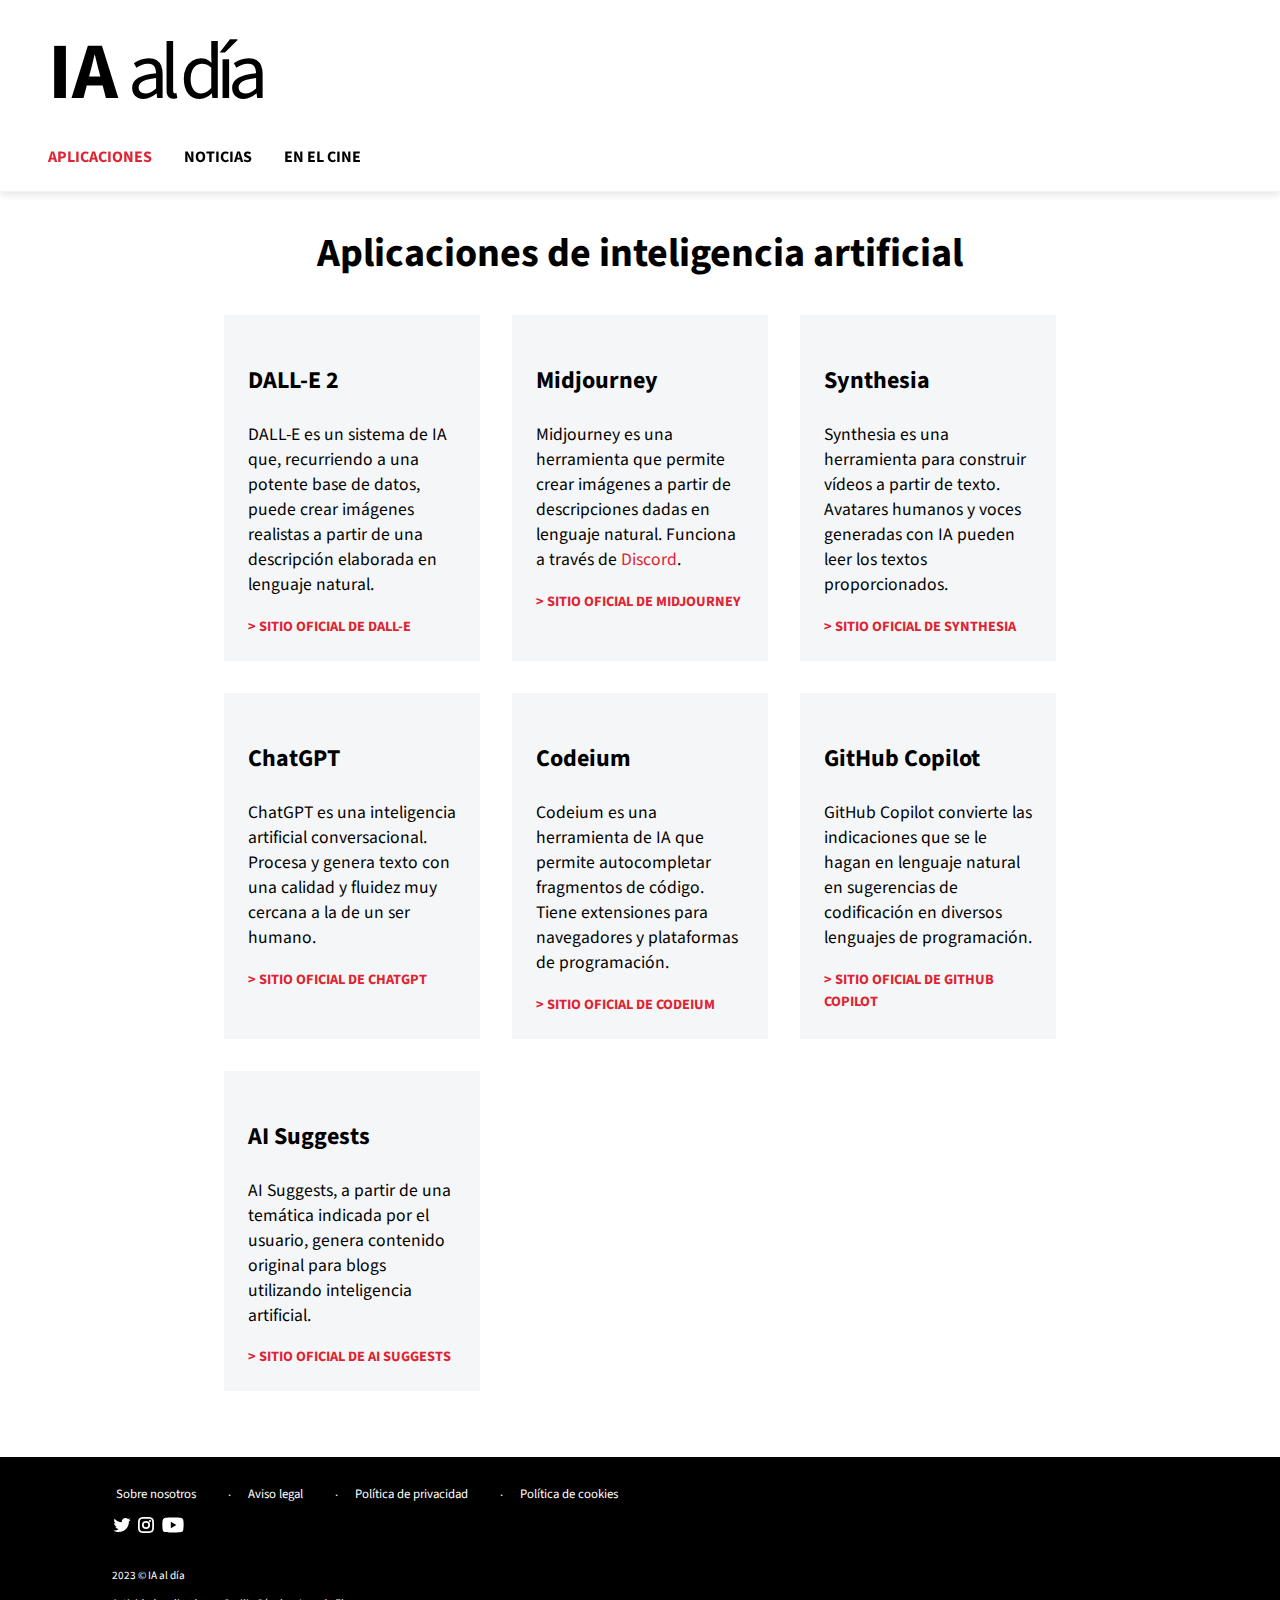
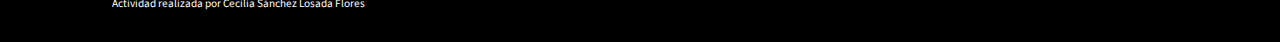
==== commit 8da0936a: "[Fix]: Main logo css" ====
--- a/aplicaciones.html
+++ b/aplicaciones.html
@@ -7,14 +7,15 @@
   <!--Style sheet-->
   <link rel="stylesheet" href="./css/style.css">
   <title>Aplicaciones</title>
+  <link rel="icon" type="image/x-icon" href="./img/favicon.ico">
 </head>
 <body>
   <header>
   </header>
   <!-- Menu Navigation Bar -->
   <nav class="menu">
-    <div>
-      <a href="index.html"><img src="./img/logotipo-figma-sin-fondo.png" alt="logo-ai" id="logo"></a>
+    <div class="logo">
+      <h1 class="logo"><a href="index.html" class="logo-anchor">IA<span class="logo-AI">al día</span></a></h1>
     </div>
     <div class="list-container">
       <ul class="unordered-list">
--- a/css/style.css
+++ b/css/style.css
@@ -115,6 +115,24 @@
 main {
   padding-top: 10rem;
 }
+
+h1.logo {
+  margin: 1rem 3rem;
+  font-size: 5em;
+  margin-bottom: 0;
+}
+
+a.logo-anchor {
+  text-decoration: none;
+  color: black;
+}
+
+span.logo-AI {
+  font-weight: normal;
+  margin-left: 0.6rem;
+  letter-spacing: -8px;
+}
+
 /* Navigaction Bar */
 
 .menu {
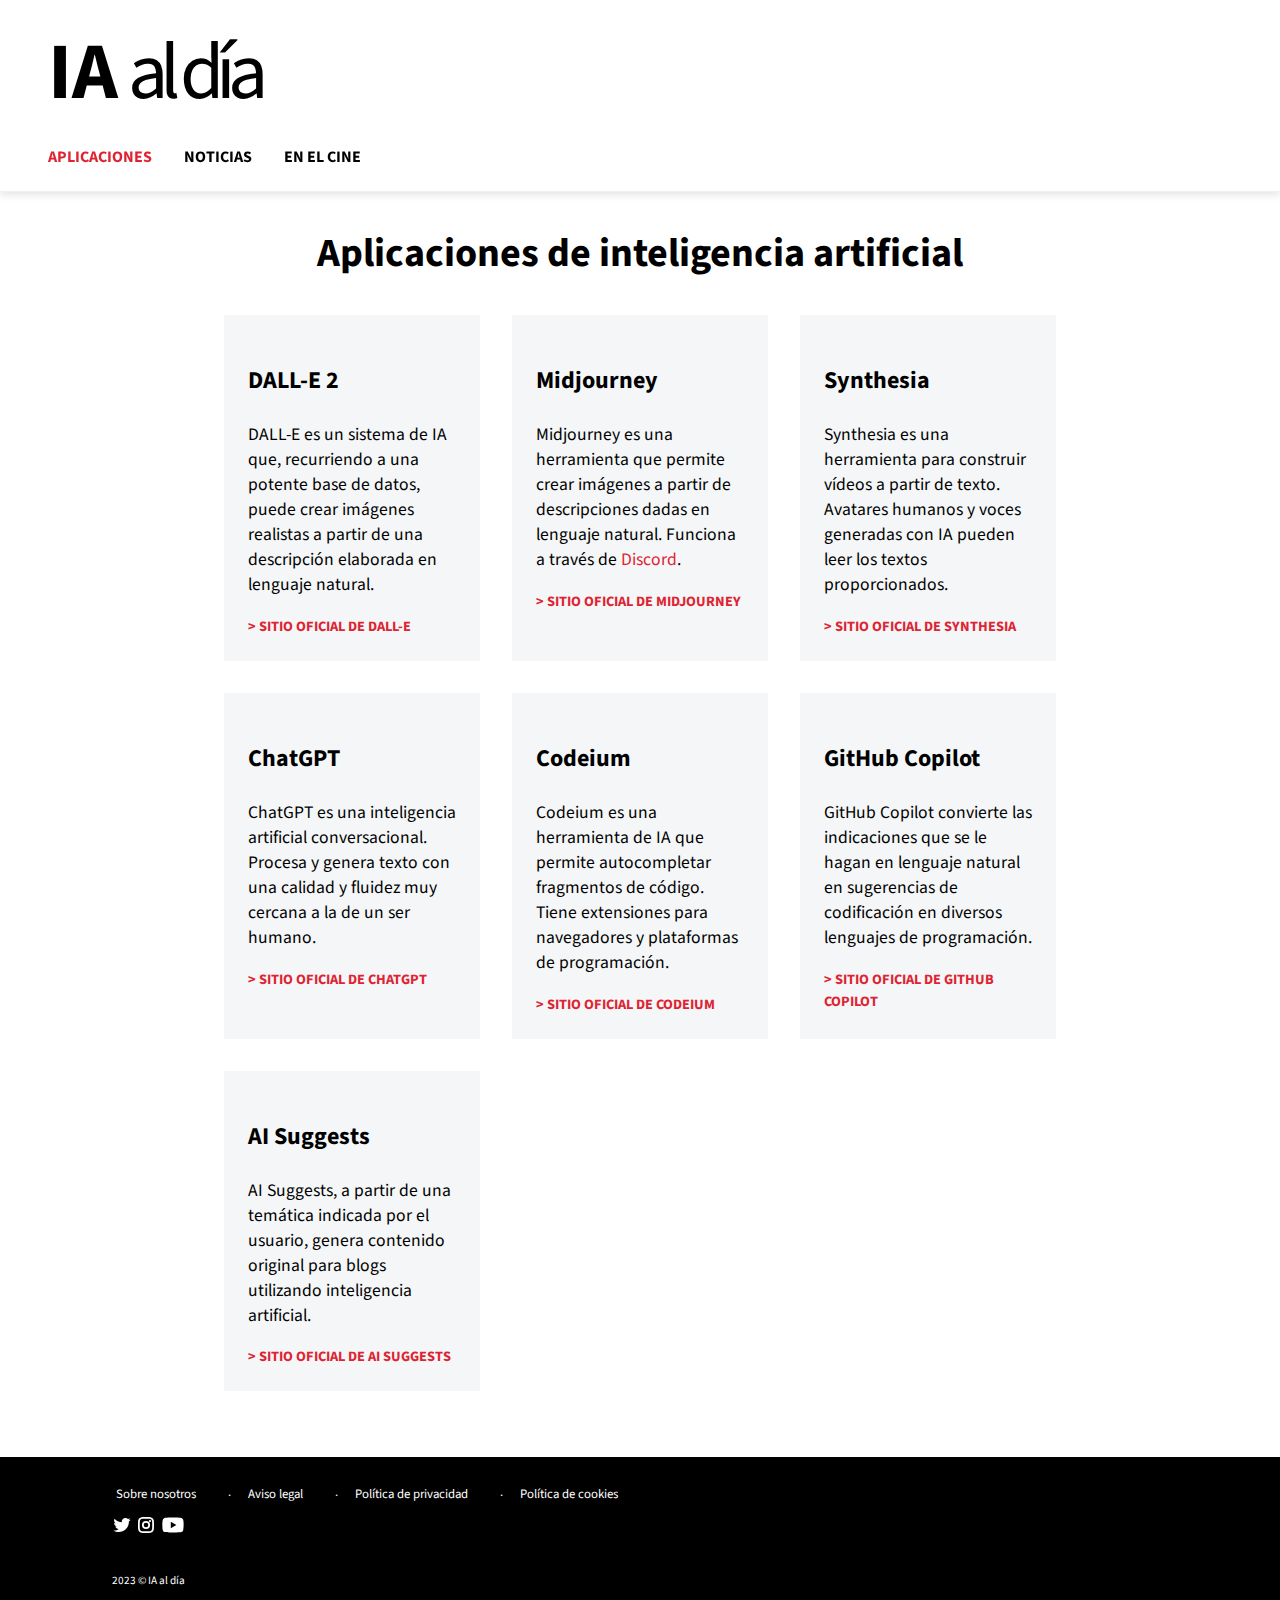
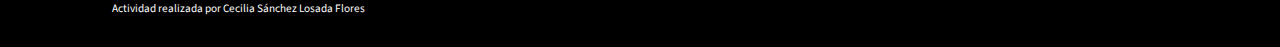
==== commit 3b9071ed: "[Fix]:  social media icons as anchor" ====
--- a/aplicaciones.html
+++ b/aplicaciones.html
@@ -107,15 +107,15 @@
         </ul>
       </div>
       <div class="social-media">
-        <svg xmlns="http://www.w3.org/2000/svg" width="24" height="24" fill="#fff">
+        <a href="#"><svg xmlns="http://www.w3.org/2000/svg" width="24" height="24" fill="#fff">
           <path d="M8.81829 19C15.3201 19 18.8763 13.6133 18.8763 8.94201C18.8763 8.78901 18.8763 8.6367 18.8659 8.48508C19.5578 7.98467 20.155 7.36507 20.6296 6.65529C19.9844 6.94116 19.3 7.12864 18.5992 7.21146C19.3372 6.76968 19.8895 6.07484 20.1533 5.25624C19.4594 5.668 18.7003 5.95819 17.9087 6.11428C17.3757 5.54755 16.6708 5.17227 15.903 5.04653C15.1353 4.92078 14.3475 5.05158 13.6616 5.41867C12.9757 5.78576 12.4298 6.36868 12.1086 7.07723C11.7873 7.78579 11.7086 8.58046 11.8845 9.33829C10.4791 9.26784 9.10416 8.90261 7.84904 8.26632C6.59393 7.63004 5.48665 6.73692 4.59909 5.64494C4.14704 6.42314 4.00859 7.34438 4.21192 8.22108C4.41525 9.09778 4.94507 9.86402 5.69352 10.3638C5.13096 10.3471 4.58067 10.1954 4.08909 9.92134C4.08909 9.93582 4.08909 9.95098 4.08909 9.96614C4.08931 10.7823 4.37184 11.5732 4.88874 12.2048C5.40564 12.8364 6.1251 13.2698 6.92509 13.4314C6.40467 13.5733 5.85863 13.5941 5.32894 13.492C5.55482 14.1944 5.9946 14.8087 6.58675 15.2488C7.1789 15.689 7.89382 15.933 8.63152 15.9469C7.37977 16.9307 5.83346 17.4647 4.2414 17.4631C3.96014 17.4626 3.67916 17.4455 3.3999 17.4121C5.01648 18.4495 6.89746 18.9998 8.81829 18.9972"></path>
-        </svg>   
-        <svg xmlns="http://www.w3.org/2000/svg" width="24" height="24" fill="#fff">
+        </svg></a>
+        <a href=""><svg xmlns="http://www.w3.org/2000/svg" width="24" height="24" fill="#fff">
           <path d="M16.01 9.063a1.063 1.063 0 1 1 0-2.125 1.063 1.063 0 0 1 0 2.125zm-3.992.643a2.31 2.31 0 0 0-2.312 2.31 2.31 2.31 0 0 0 2.312 2.31 2.31 2.31 0 0 0 2.313-2.31 2.31 2.31 0 0 0-2.31-2.31zm0-1.75a4.06 4.06 0 0 1 4.063 4.06 4.06 4.06 0 0 1-4.06 4.06 4.06 4.06 0 0 1-4.06-4.06 4.06 4.06 0 0 1 4.06-4.06zM8.782 5.8c-.607.027-1.012.108-1.387.254-.33.127-.56.277-.813.528a2.2 2.2 0 0 0-.528.813c-.146.375-.227.78-.255 1.387-.05.903-.05 1.22-.05 3.218s0 2.315.04 3.218c.02.607.11 1.012.25 1.387a2 2 0 0 0 .53.813c.25.25.48.4.81.528.37.146.78.227 1.39.255.9.05 1.22.05 3.21.05s2.31 0 3.22-.04c.6-.02 1.01-.11 1.38-.25a2 2 0 0 0 .813-.53 2.2 2.2 0 0 0 .526-.81c.15-.37.23-.78.257-1.39.04-.9.046-1.22.046-3.21s-.007-2.31-.048-3.22c-.03-.6-.11-1.01-.256-1.38a2.175 2.175 0 0 0-.53-.813 2.175 2.175 0 0 0-.815-.526c-.37-.15-.78-.23-1.382-.257-.902-.04-1.22-.046-3.216-.046s-2.314.007-3.218.048zm-.08-1.75c.854-.038 1.126-.047 3.298-.047s2.444.01 3.297.048c.852.04 1.433.18 1.942.38a3.92 3.92 0 0 1 1.41.93c.44.45.72.89.92 1.42.19.51.33 1.09.37 1.947.04.853.05 1.125.05 3.297s-.01 2.44-.05 3.295c-.04.85-.18 1.433-.37 1.94a3.92 3.92 0 0 1-.93 1.417 3.92 3.92 0 0 1-1.42.92c-.51.197-1.09.33-1.947.37-.853.04-1.125.05-3.297.05S9.54 20 8.69 19.96c-.85-.04-1.434-.173-1.94-.37a3.92 3.92 0 0 1-1.418-.923 3.92 3.92 0 0 1-.92-1.417c-.197-.51-.33-1.09-.37-1.943C4.01 14.447 4 14.175 4 12s.01-2.444.05-3.297c.037-.852.173-1.433.37-1.942a3.92 3.92 0 0 1 .923-1.41 3.92 3.92 0 0 1 1.417-.92c.51-.19 1.09-.33 1.94-.37z" fill-rule="evenodd"></path>
-        </svg>
-        <svg xmlns="http://www.w3.org/2000/svg" width="30" height="24" fill="#fff">
+        </svg></a>
+        <a href=""><svg xmlns="http://www.w3.org/2000/svg" width="30" height="24" fill="#fff">
           <path d="M25.1953 6.84194C24.9509 5.92016 24.2287 5.19435 23.313 4.94758C21.6533 4.5 14.9953 4.5 14.9953 4.5C14.9953 4.5 8.33719 4.5 6.67752 4.94758C5.76179 5.19435 5.03961 5.92016 4.79526 6.84194C4.3501 8.51371 4.3501 12 4.3501 12C4.3501 12 4.3501 15.4863 4.79526 17.1581C5.03961 18.0798 5.76179 18.8056 6.67752 19.0524C8.33719 19.5 14.9953 19.5 14.9953 19.5C14.9953 19.5 21.6533 19.5 23.313 19.0524C24.2287 18.8056 24.9509 18.0798 25.1953 17.1581C25.6404 15.4863 25.6404 12 25.6404 12C25.6404 12 25.6404 8.51371 25.1953 6.84194ZM12.8178 15.1657V8.83427L18.3824 12L12.8178 15.1657Z"></path>
-        </svg>
+        </svg></a>
       </div>
       <div class="student-name">
         <p>2023 © IA al día</p>
